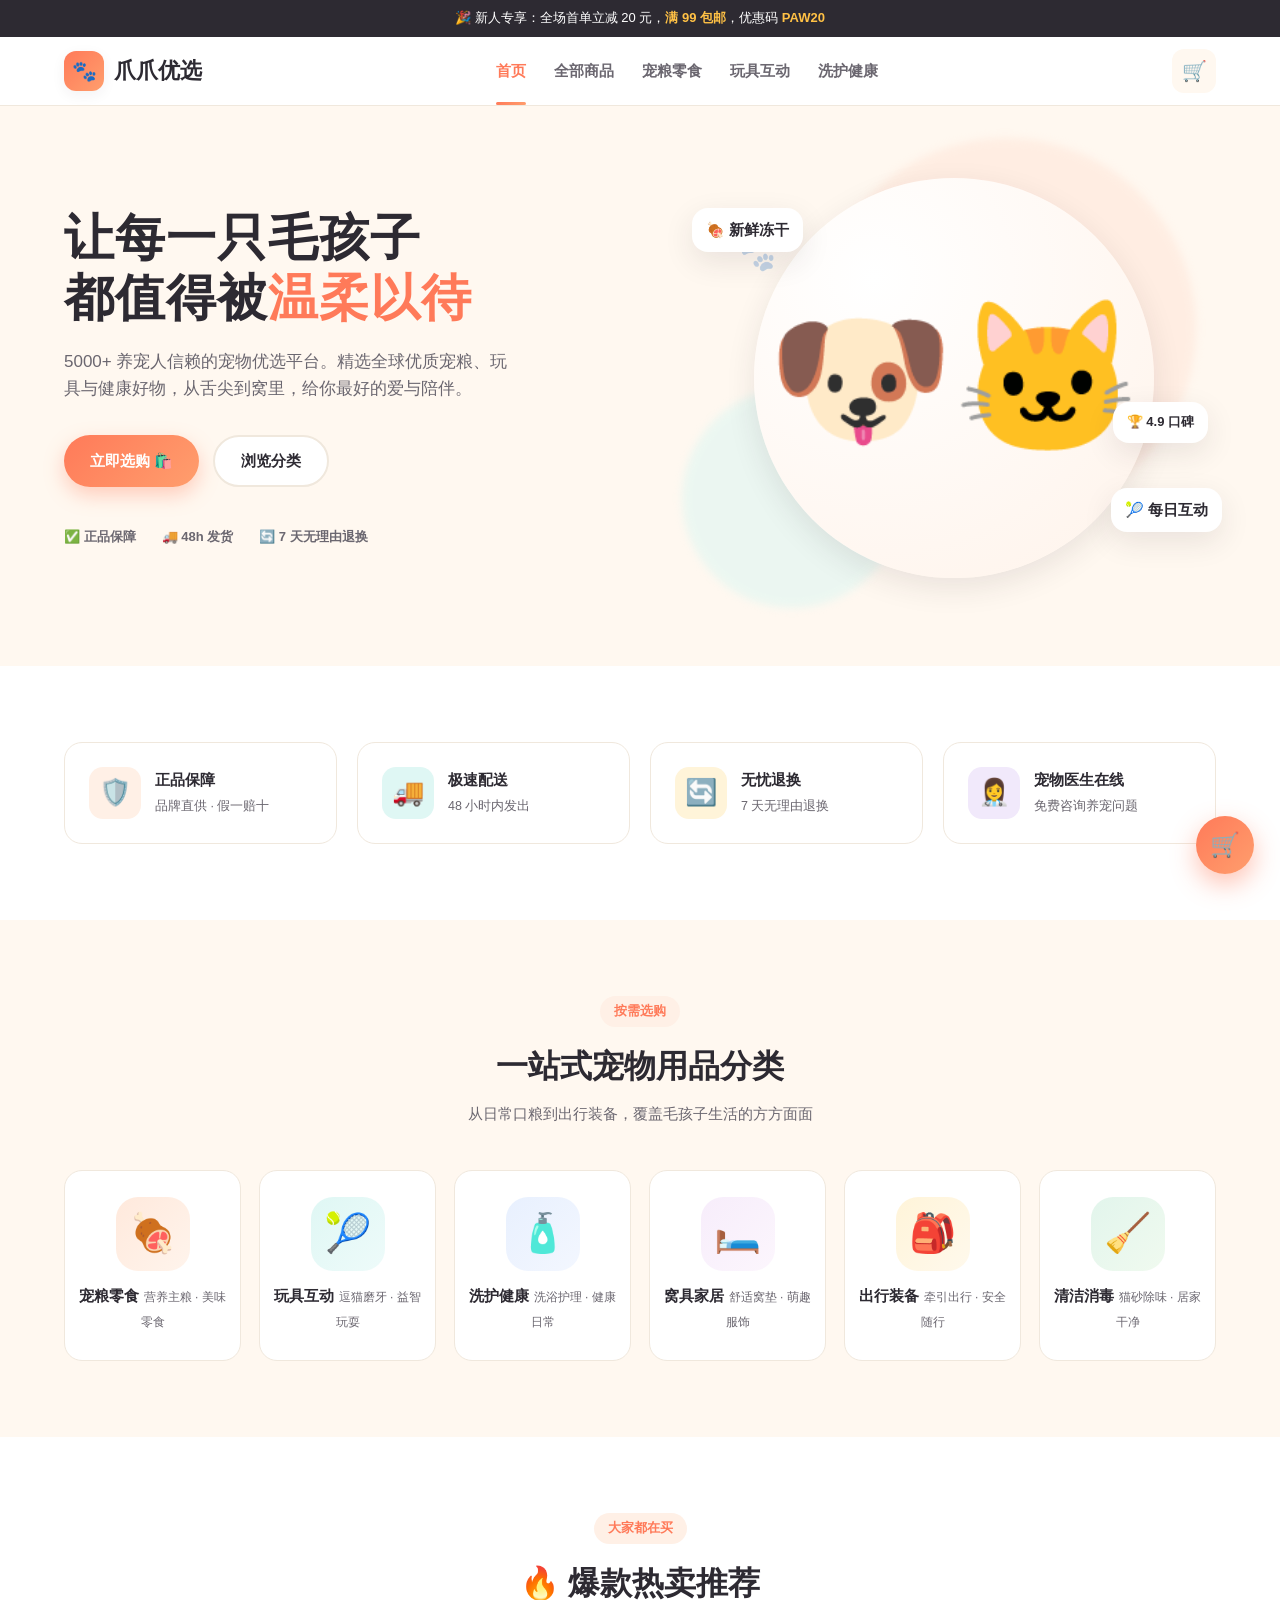
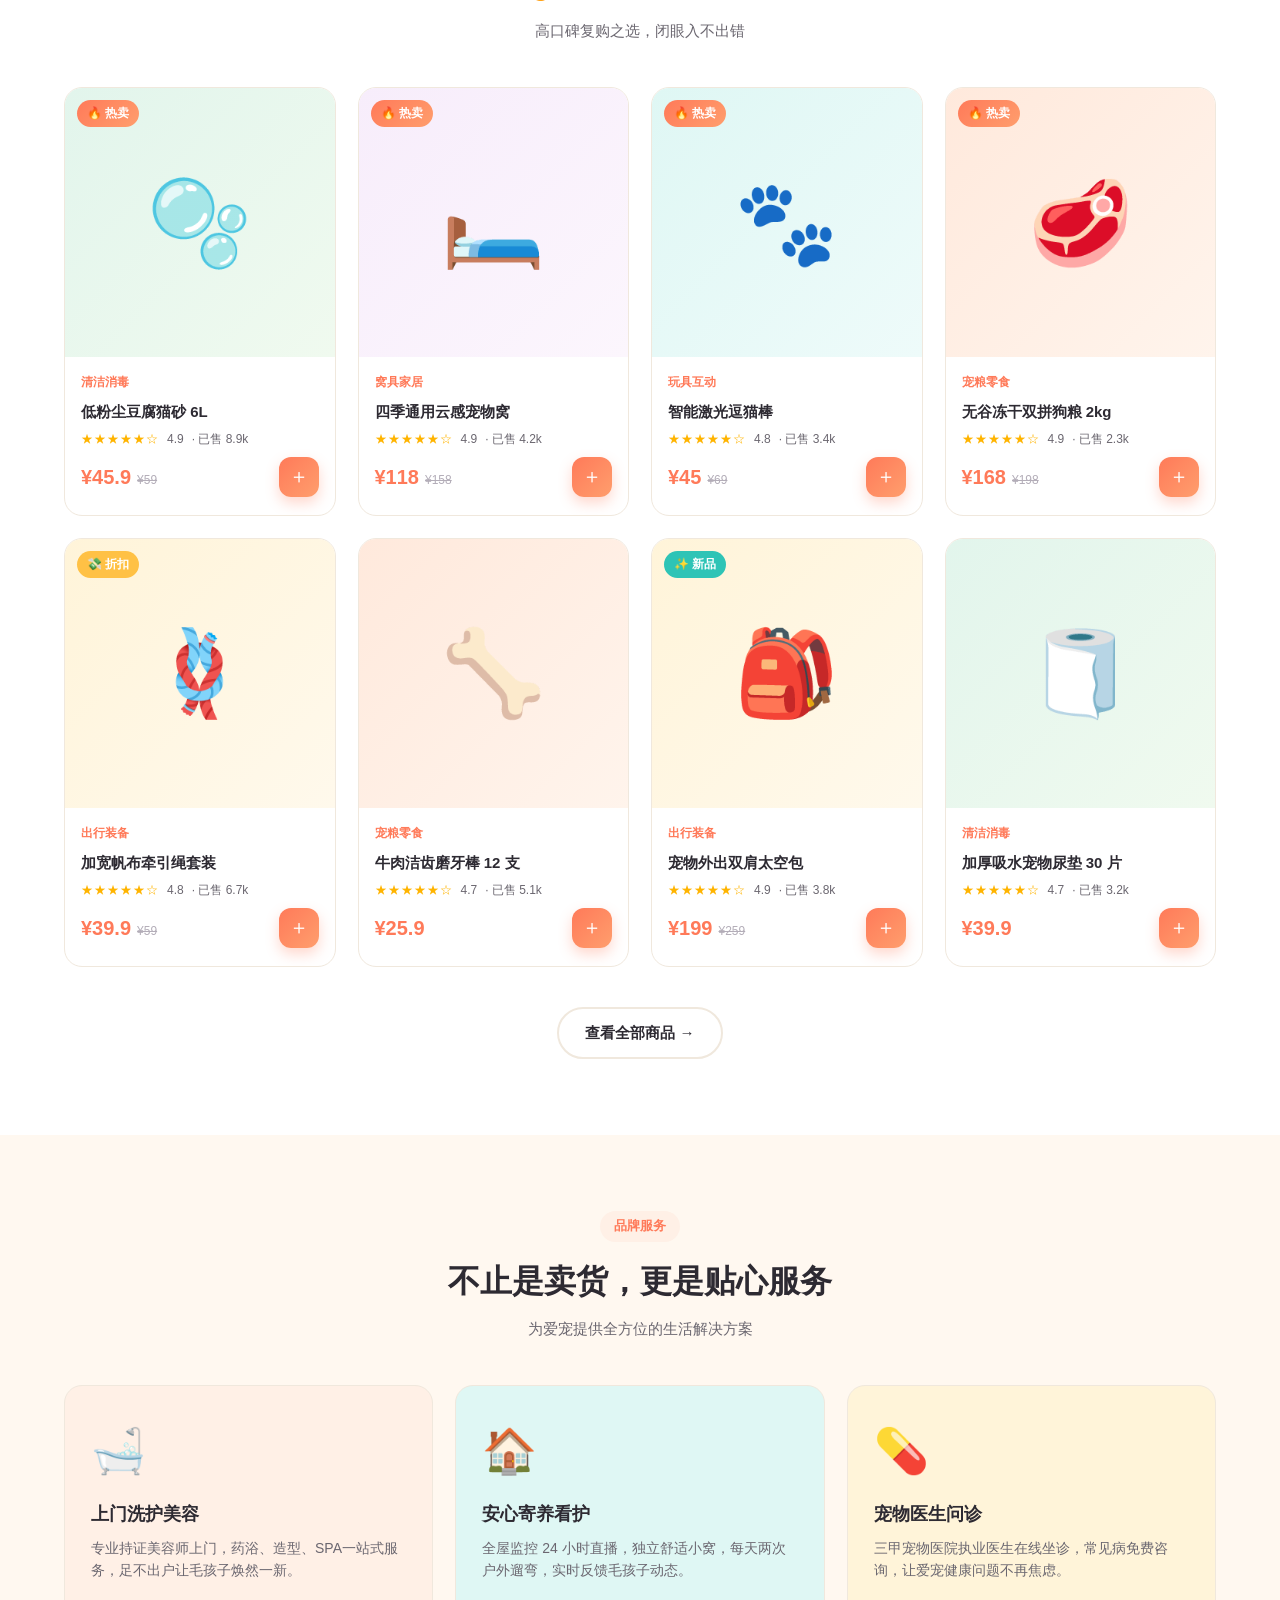
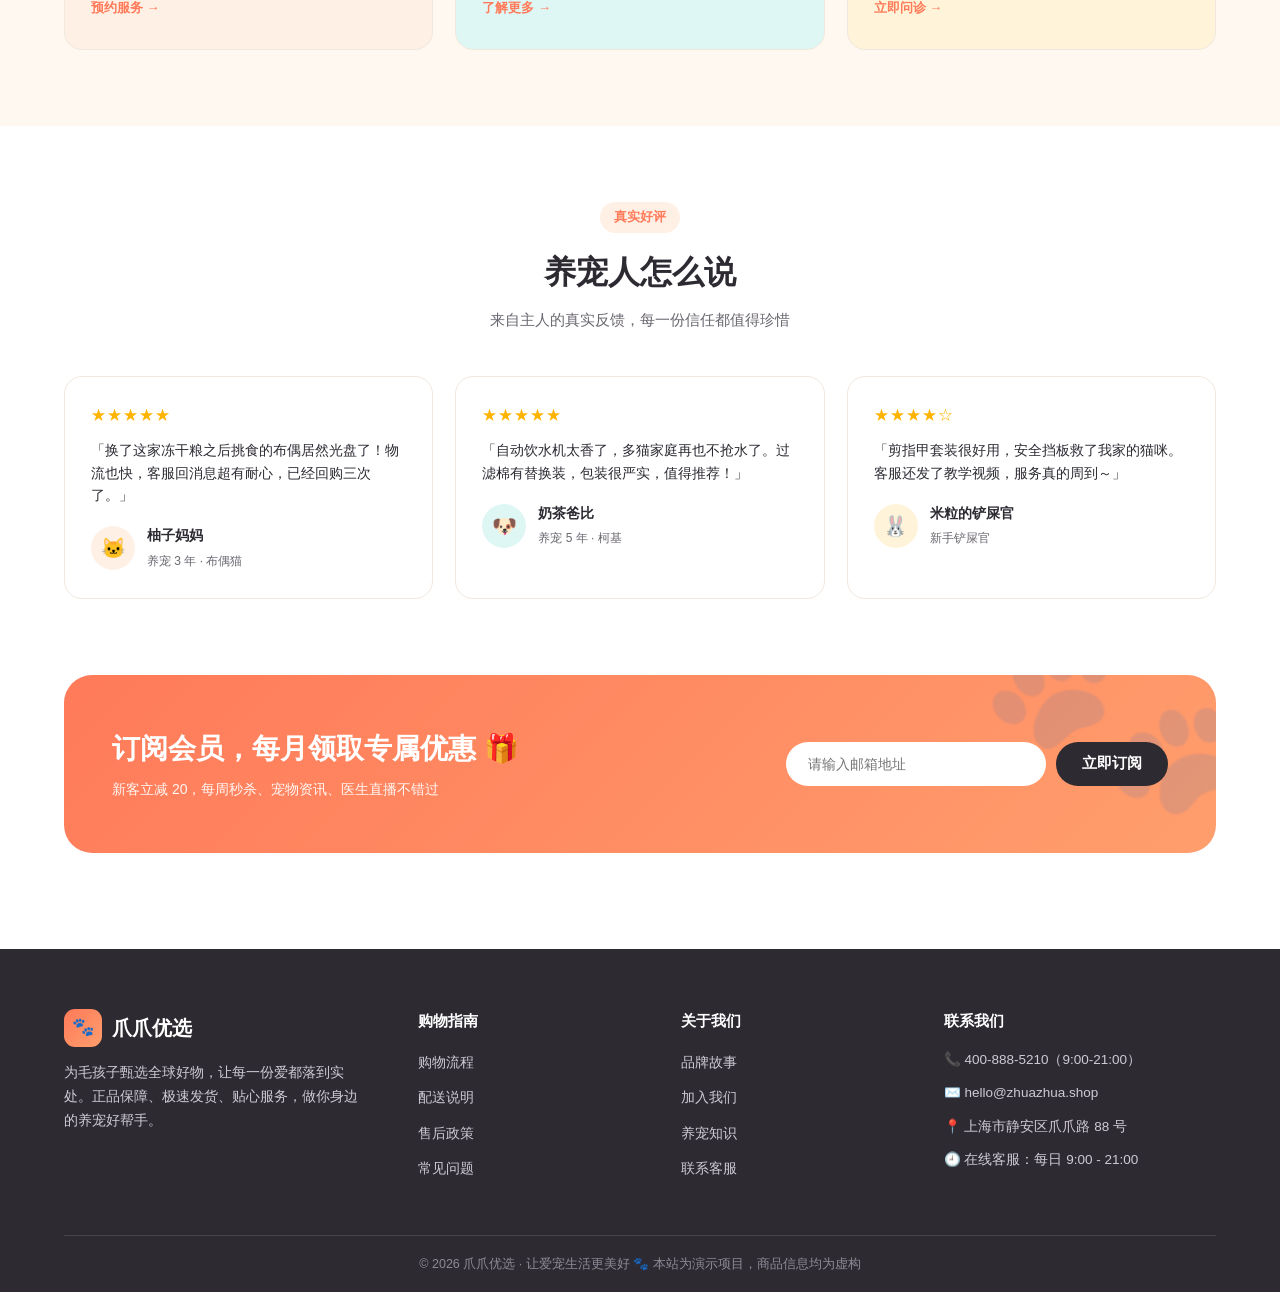
==== index.html @ ece31cd9 "chore: initial commit" ====
<!DOCTYPE html>
<html lang="zh-CN">
<head>
  <meta charset="UTF-8">
  <meta name="viewport" content="width=device-width, initial-scale=1.0">
  <title>爪爪优选 · 宠物用品一站式购物</title>
  <meta name="description" content="爪爪优选——为爱宠精选优质宠粮、玩具、洗护、出行装备，正品保障，极速发货。">
  <link rel="icon" href="data:image/svg+xml,<svg xmlns=%22http://www.w3.org/2000/svg%22 viewBox=%220 0 100 100%22><text y=%22.9em%22 font-size=%2290%22>🐾</text></svg>">
  <link rel="stylesheet" href="css/style.css">
</head>
<body>

  <div class="topbar">🎉 新人专享：全场首单立减 20 元，<b>满 99 包邮</b>，优惠码 <b>PAW20</b></div>

  <header class="header">
    <div class="wrap header-inner">
      <a href="index.html" class="logo"><span class="paw">🐾</span>爪爪优选</a>
      <nav class="nav">
        <a href="index.html" class="active">首页</a>
        <a href="products.html">全部商品</a>
        <a href="products.html?cat=food">宠粮零食</a>
        <a href="products.html?cat=toy">玩具互动</a>
        <a href="products.html?cat=care">洗护健康</a>
      </nav>
      <div class="header-actions">
        <a href="cart.html" class="icon-btn" title="购物车">🛒<span class="cart-badge" style="display:none">0</span></a>
        <button class="icon-btn burger" aria-label="菜单">☰</button>
      </div>
    </div>
  </header>

  <div class="mobile-nav">
    <div class="drawer">
      <button class="close" style="align-self:flex-end">✕</button>
      <a href="index.html">🏠 首页</a>
      <a href="products.html">🛍️ 全部商品</a>
      <a href="products.html?cat=food">🍖 宠粮零食</a>
      <a href="products.html?cat=toy">🎾 玩具互动</a>
      <a href="products.html?cat=care">🧴 洗护健康</a>
      <a href="cart.html">🛒 购物车</a>
    </div>
  </div>

  <!-- Hero -->
  <section class="hero">
    <div class="wrap hero-inner">
      <div>
        <h1>让每一只毛孩子<br>都值得被<span class="hl">温柔以待</span></h1>
        <p class="sub">5000+ 养宠人信赖的宠物优选平台。精选全球优质宠粮、玩具与健康好物，从舌尖到窝里，给你最好的爱与陪伴。</p>
        <div class="hero-cta">
          <a href="products.html" class="btn btn-primary">立即选购 🛍️</a>
          <a href="#categories" class="btn btn-ghost">浏览分类</a>
        </div>
        <div class="hero-trust">
          <span>✅ 正品保障</span>
          <span>🚚 48h 发货</span>
          <span>🔄 7 天无理由退换</span>
        </div>
      </div>
      <div class="hero-art">
        <div class="blob blob-a"></div>
        <div class="blob blob-b"></div>
        <span class="paw-deco pd-1">🐾</span>
        <span class="paw-deco pd-2">🦴</span>
        <span class="paw-deco pd-3">🐾</span>
        <div class="hero-pets">🐶🐱</div>
        <div class="float-item fi-1">🍖 新鲜冻干</div>
        <div class="float-item fi-2">🎾 每日互动</div>
        <div class="float-item fi-3">🏆 4.9 口碑</div>
      </div>
    </div>
  </section>

  <!-- 服务亮点 -->
  <section class="section">
    <div class="wrap">
      <div class="features">
        <div class="feature"><div class="ico f-orange">🛡️</div><div><b>正品保障</b><span>品牌直供 · 假一赔十</span></div></div>
        <div class="feature"><div class="ico f-teal">🚚</div><div><b>极速配送</b><span>48 小时内发出</span></div></div>
        <div class="feature"><div class="ico f-yellow">🔄</div><div><b>无忧退换</b><span>7 天无理由退换</span></div></div>
        <div class="feature"><div class="ico f-purple">👩‍⚕️</div><div><b>宠物医生在线</b><span>免费咨询养宠问题</span></div></div>
      </div>
    </div>
  </section>

  <!-- 分类 -->
  <section class="section alt" id="categories">
    <div class="wrap">
      <div class="section-head">
        <span class="tag">按需选购</span>
        <h2>一站式宠物用品分类</h2>
        <p>从日常口粮到出行装备，覆盖毛孩子生活的方方面面</p>
      </div>
      <div class="cats" id="catsBox"></div>
    </div>
  </section>

  <!-- 热卖商品 -->
  <section class="section">
    <div class="wrap">
      <div class="section-head">
        <span class="tag">大家都在买</span>
        <h2>🔥 爆款热卖推荐</h2>
        <p>高口碑复购之选，闭眼入不出错</p>
      </div>
      <div class="grid" id="hotBox"></div>
      <div style="text-align:center;margin-top:40px">
        <a href="products.html" class="btn btn-ghost">查看全部商品 →</a>
      </div>
    </div>
  </section>

  <!-- 服务展示 -->
  <section class="section alt">
    <div class="wrap">
      <div class="section-head">
        <span class="tag">品牌服务</span>
        <h2>不止是卖货，更是贴心服务</h2>
        <p>为爱宠提供全方位的生活解决方案</p>
      </div>
      <div class="services">
        <div class="service" style="background:#fff0e6"><div class="emoji">🛁</div><h3>上门洗护美容</h3><p>专业持证美容师上门，药浴、造型、SPA一站式服务，足不出户让毛孩子焕然一新。</p><span class="more">预约服务 →</span></div>
        <div class="service" style="background:#dff7f4"><div class="emoji">🏠</div><h3>安心寄养看护</h3><p>全屋监控 24 小时直播，独立舒适小窝，每天两次户外遛弯，实时反馈毛孩子动态。</p><span class="more">了解更多 →</span></div>
        <div class="service" style="background:#fff4d9"><div class="emoji">💊</div><h3>宠物医生问诊</h3><p>三甲宠物医院执业医生在线坐诊，常见病免费咨询，让爱宠健康问题不再焦虑。</p><span class="more">立即问诊 →</span></div>
      </div>
    </div>
  </section>

  <!-- 用户评价 -->
  <section class="section">
    <div class="wrap">
      <div class="section-head">
        <span class="tag">真实好评</span>
        <h2>养宠人怎么说</h2>
        <p>来自主人的真实反馈，每一份信任都值得珍惜</p>
      </div>
      <div class="testis">
        <div class="testi">
          <div class="stars">★★★★★</div>
          <p>「换了这家冻干粮之后挑食的布偶居然光盘了！物流也快，客服回消息超有耐心，已经回购三次了。」</p>
          <div class="who"><div class="avatar f-orange" style="background:#fff0e6">🐱</div><div><b>柚子妈妈</b><span>养宠 3 年 · 布偶猫</span></div></div>
        </div>
        <div class="testi">
          <div class="stars">★★★★★</div>
          <p>「自动饮水机太香了，多猫家庭再也不抢水了。过滤棉有替换装，包装很严实，值得推荐！」</p>
          <div class="who"><div class="avatar f-teal" style="background:#dff7f4">🐶</div><div><b>奶茶爸比</b><span>养宠 5 年 · 柯基</span></div></div>
        </div>
        <div class="testi">
          <div class="stars">★★★★☆</div>
          <p>「剪指甲套装很好用，安全挡板救了我家的猫咪。客服还发了教学视频，服务真的周到～」</p>
          <div class="who"><div class="avatar f-yellow" style="background:#fff4d9">🐰</div><div><b>米粒的铲屎官</b><span>新手铲屎官</span></div></div>
        </div>
      </div>
    </div>
  </section>

  <!-- CTA 订阅 -->
  <section class="section" style="padding-top:0">
    <div class="wrap">
      <div class="cta-band">
        <div>
          <h2>订阅会员，每月领取专属优惠 🎁</h2>
          <p>新客立减 20，每周秒杀、宠物资讯、医生直播不错过</p>
        </div>
        <form class="newsletter" onsubmit="event.preventDefault();toast('订阅成功，欢迎加入爪爪家族 🐾')">
          <input type="email" placeholder="请输入邮箱地址" required>
          <button class="btn" type="submit">立即订阅</button>
        </form>
      </div>
    </div>
  </section>

  <footer class="footer">
    <div class="wrap">
      <div class="footer-grid">
        <div>
          <div class="flogo"><span class="paw">🐾</span>爪爪优选</div>
          <p class="desc">为毛孩子甄选全球好物，让每一份爱都落到实处。正品保障、极速发货、贴心服务，做你身边的养宠好帮手。</p>
        </div>
        <div>
          <h4>购物指南</h4>
          <ul>
            <li><a href="#">购物流程</a></li>
            <li><a href="#">配送说明</a></li>
            <li><a href="#">售后政策</a></li>
            <li><a href="#">常见问题</a></li>
          </ul>
        </div>
        <div>
          <h4>关于我们</h4>
          <ul>
            <li><a href="#">品牌故事</a></li>
            <li><a href="#">加入我们</a></li>
            <li><a href="#">养宠知识</a></li>
            <li><a href="#">联系客服</a></li>
          </ul>
        </div>
        <div>
          <h4>联系我们</h4>
          <ul class="contact">
            <li>📞 400-888-5210（9:00-21:00）</li>
            <li>✉️ hello@zhuazhua.shop</li>
            <li>📍 上海市静安区爪爪路 88 号</li>
            <li>🕘 在线客服：每日 9:00 - 21:00</li>
          </ul>
        </div>
      </div>
      <div class="footer-bottom">© 2026 爪爪优选 · 让爱宠生活更美好 🐾 本站为演示项目，商品信息均为虚构</div>
    </div>
  </footer>

  <a href="cart.html" class="float-cart" title="购物车">🛒<span class="cart-badge" style="display:none">0</span></a>

  <script src="js/data.js"></script>
  <script src="js/main.js"></script>
  <script>
    function renderHome() {
      // 分类卡片
      const catsBox = document.getElementById("catsBox");
      catsBox.innerHTML = CATEGORIES.map(c => `
        <a class="cat-card" href="products.html?cat=${c.key}">
          <div class="emoji" style="background:${c.grad}">${c.emoji}</div>
          <b>${c.name}</b>
          <span>${c.desc}</span>
        </a>`).join("");

      // 热卖商品：取 tag=hot + 销量排序取前 8
      const hot = [...PRODUCTS]
        .sort((a, b) => (b.tag === "hot") - (a.tag === "hot") || b.sales.replace("k", "000").replace(".", "") - a.sales.replace("k", "000").replace(".", ""))
        .slice(0, 8);
      document.getElementById("hotBox").innerHTML = hot.map(productCard).join("");
    }
    renderHome();
  </script>
</body>
</html>
---- css/style.css ----
/* ========== 基础与变量 ========== */
:root {
  --primary: #ff7a59;
  --primary-dark: #f0643f;
  --secondary: #2ec4b6;
  --accent: #ffc145;
  --ink: #2d2a32;
  --ink-soft: #6b6770;
  --cream: #fff8f0;
  --white: #ffffff;
  --line: #f0e8dd;
  --radius: 18px;
  --shadow-sm: 0 4px 14px rgba(45, 42, 50, 0.06);
  --shadow-md: 0 10px 30px rgba(45, 42, 50, 0.10);
  --grad: linear-gradient(135deg, #ff7a59 0%, #ff9e6d 100%);
}

* { margin: 0; padding: 0; box-sizing: border-box; }

html { scroll-behavior: smooth; }

body {
  font-family: "PingFang SC", "Hiragino Sans GB", "Microsoft YaHei", -apple-system, BlinkMacSystemFont, "Segoe UI", sans-serif;
  color: var(--ink);
  background: var(--white);
  line-height: 1.6;
  -webkit-font-smoothing: antialiased;
}

img { max-width: 100%; display: block; }
a { text-decoration: none; color: inherit; }
ul { list-style: none; }
button { font-family: inherit; cursor: pointer; border: none; background: none; }

.wrap { max-width: 1200px; margin: 0 auto; padding: 0 24px; }

/* ========== 顶部提示条 ========== */
.topbar {
  background: var(--ink);
  color: #fff;
  font-size: 13px;
  text-align: center;
  padding: 8px 16px;
}
.topbar b { color: var(--accent); }

/* ========== 头部导航 ========== */
.header {
  position: sticky;
  top: 0;
  z-index: 60;
  background: rgba(255, 255, 255, 0.92);
  backdrop-filter: blur(12px);
  border-bottom: 1px solid var(--line);
}
.header-inner {
  display: flex;
  align-items: center;
  justify-content: space-between;
  height: 68px;
  gap: 16px;
}
.logo { display: flex; align-items: center; gap: 10px; font-size: 22px; font-weight: 800; }
.logo .paw {
  width: 40px; height: 40px; border-radius: 12px;
  background: var(--grad);
  display: grid; place-items: center;
  color: #fff; font-size: 20px;
  box-shadow: var(--shadow-sm);
}
.nav { display: flex; gap: 28px; font-weight: 600; font-size: 15px; }
.nav a { color: var(--ink-soft); transition: color .2s; position: relative; }
.nav a:hover, .nav a.active { color: var(--primary); }
.nav a.active::after {
  content: ""; position: absolute; left: 0; right: 0; bottom: -22px;
  height: 3px; border-radius: 3px; background: var(--grad);
}
.header-actions { display: flex; align-items: center; gap: 12px; }
.icon-btn {
  position: relative;
  width: 44px; height: 44px; border-radius: 12px;
  display: grid; place-items: center;
  font-size: 20px; background: var(--cream);
  transition: transform .15s, background .2s;
}
.icon-btn:hover { background: #fff0e6; transform: translateY(-1px); }
.cart-badge {
  position: absolute; top: -4px; right: -4px;
  min-width: 18px; height: 18px; padding: 0 4px;
  border-radius: 10px; background: var(--primary); color: #fff;
  font-size: 11px; font-weight: 700;
  display: grid; place-items: center;
}
.burger { display: none; }

/* 移动导航抽屉 */
.mobile-nav {
  display: none;
  position: fixed; inset: 0; z-index: 100;
  background: rgba(45, 42, 50, .4);
}
.mobile-nav.open { display: block; }
.mobile-nav .drawer {
  width: 78%; max-width: 300px; height: 100%;
  background: #fff; padding: 24px;
  display: flex; flex-direction: column; gap: 8px;
}
.mobile-nav a { padding: 14px 10px; border-radius: 10px; font-weight: 600; }
.mobile-nav a:hover { background: var(--cream); }
.mobile-nav .close { align-self: flex-end; font-size: 24px; color: var(--ink-soft); }

/* ========== 按钮 ========== */
.btn {
  display: inline-flex; align-items: center; justify-content: center; gap: 8px;
  padding: 12px 26px; border-radius: 999px;
  font-size: 15px; font-weight: 700;
  transition: transform .15s, box-shadow .2s, background .2s;
}
.btn-primary { background: var(--grad); color: #fff; box-shadow: 0 8px 20px rgba(255, 122, 89, .35); }
.btn-primary:hover { transform: translateY(-2px); box-shadow: 0 10px 26px rgba(255, 122, 89, .45); }
.btn-ghost { background: #fff; color: var(--ink); border: 2px solid var(--line); }
.btn-ghost:hover { border-color: var(--primary); color: var(--primary); }
.btn-dark { background: var(--ink); color: #fff; }
.btn-dark:hover { transform: translateY(-2px); }
.btn-sm { padding: 8px 16px; font-size: 13px; }
.btn:disabled { opacity: .5; cursor: not-allowed; transform: none !important; }

/* ========== Hero ========== */
.hero {
  position: relative;
  background: var(--cream);
  overflow: hidden;
  padding: 72px 0 88px;
}
.hero-inner { display: grid; grid-template-columns: 1.05fr .95fr; gap: 48px; align-items: center; }
.hero h1 { font-size: 50px; line-height: 1.2; letter-spacing: 1px; font-weight: 800; }
.hero h1 .hl { position: relative; display: inline-block; color: var(--primary); }
.hero .sub { margin: 20px 0 32px; color: var(--ink-soft); font-size: 17px; max-width: 460px; }
.hero-cta { display: flex; gap: 14px; flex-wrap: wrap; }
.hero-trust { display: flex; gap: 26px; margin-top: 40px; color: var(--ink-soft); font-size: 13px; font-weight: 600; }
.hero-trust span { display: flex; align-items: center; gap: 6px; }

.hero-art { position: relative; display: grid; place-items: center; }
.hero-art .blob {
  position: absolute; border-radius: 50%;
  filter: blur(4px); opacity: .5; z-index: 0;
}
.blob-a { width: 380px; height: 380px; background: #ffe3d5; top: -40px; right: 20px; }
.blob-b { width: 220px; height: 220px; background: #d8f6f2; bottom: -30px; left: -10px; }
.hero-pets {
  position: relative; z-index: 1;
  display: grid; place-items: center;
  width: 400px; height: 400px;
  font-size: 150px;
  background: radial-gradient(circle at 30% 25%, #ffffff 0%, #fff3ea 100%);
  border-radius: 50%;
  box-shadow: var(--shadow-md);
  animation: float 5s ease-in-out infinite;
}
@keyframes float { 0%,100% { transform: translateY(0) } 50% { transform: translateY(-14px) } }
.float-item {
  position: absolute; z-index: 2;
  background: #fff; border-radius: 16px;
  padding: 10px 14px; font-size: 15px; font-weight: 700;
  box-shadow: var(--shadow-md);
  display: flex; align-items: center; gap: 8px;
  animation: float 4s ease-in-out infinite;
}
.fi-1 { top: 30px; left: 0; animation-delay: .4s; }
.fi-2 { bottom: 46px; right: -6px; animation-delay: 1.1s; }
.fi-3 { top: 56%; right: 8px; animation-delay: 1.9s; font-size: 13px; }
.paw-deco { position: absolute; font-size: 34px; opacity: .25; z-index: 1; }
.pd-1 { top: 12%; left: 8%; animation: float 6s ease-in-out infinite; }
.pd-2 { bottom: 18%; left: 26%; animation: float 6s ease-in-out infinite 1.2s; }
.pd-3 { top: 22%; right: 16%; animation: float 6s ease-in-out infinite .6s; }

/* ========== 通用区块 ========== */
.section { padding: 76px 0; }
.section.alt { background: var(--cream); }
.section-head { text-align: center; max-width: 560px; margin: 0 auto 44px; }
.section-head .tag {
  display: inline-block; padding: 5px 14px; border-radius: 999px;
  background: #fff0e6; color: var(--primary);
  font-size: 13px; font-weight: 700; margin-bottom: 14px;
}
.section-head h2 { font-size: 32px; font-weight: 800; }
.section-head p { color: var(--ink-soft); margin-top: 10px; font-size: 15px; }

/* ========== 服务亮点 ========== */
.features { display: grid; grid-template-columns: repeat(4, 1fr); gap: 20px; }
.feature {
  background: #fff; border: 1px solid var(--line);
  border-radius: var(--radius); padding: 24px;
  display: flex; gap: 14px; align-items: center;
  transition: transform .2s, box-shadow .2s;
}
.feature:hover { transform: translateY(-4px); box-shadow: var(--shadow-md); }
.feature .ico {
  width: 52px; height: 52px; border-radius: 14px; flex-shrink: 0;
  display: grid; place-items: center; font-size: 26px;
}
.f-orange { background: #fff0e6; }
.f-teal { background: #dff7f4; }
.f-yellow { background: #fff4d9; }
.f-purple { background: #f1e9fb; }
.feature b { font-size: 15px; display: block; }
.feature span { font-size: 12.5px; color: var(--ink-soft); }

/* ========== 分类 ========== */
.cats { display: grid; grid-template-columns: repeat(6, 1fr); gap: 18px; }
.cat-card {
  background: #fff; border: 1px solid var(--line); border-radius: var(--radius);
  padding: 26px 14px; text-align: center;
  transition: transform .2s, box-shadow .2s, border-color .2s;
}
.cat-card:hover { transform: translateY(-6px); box-shadow: var(--shadow-md); border-color: transparent; }
.cat-card .emoji {
  width: 74px; height: 74px; margin: 0 auto 12px; border-radius: 22px;
  display: grid; place-items: center; font-size: 38px;
}
.cat-card b { font-size: 15px; }
.cat-card span { font-size: 12px; color: var(--ink-soft); }

/* ========== 商品卡片 ========== */
.grid { display: grid; grid-template-columns: repeat(4, 1fr); gap: 22px; }
.card {
  background: #fff; border: 1px solid var(--line);
  border-radius: var(--radius); overflow: hidden;
  transition: transform .2s, box-shadow .2s;
  display: flex; flex-direction: column;
}
.card:hover { transform: translateY(-6px); box-shadow: var(--shadow-md); }
.card .thumb {
  position: relative; aspect-ratio: 1 / 1;
  display: grid; place-items: center; font-size: 84px;
}
.card .tag-badge {
  position: absolute; top: 12px; left: 12px;
  padding: 4px 10px; border-radius: 999px;
  font-size: 12px; font-weight: 700; color: #fff;
}
.tb-hot { background: var(--grad); }
.tb-new { background: var(--secondary); }
.tb-sale { background: var(--accent); color: var(--ink); }
.card .fav {
  position: absolute; top: 10px; right: 10px;
  width: 34px; height: 34px; border-radius: 50%;
  background: rgba(255,255,255,.92); font-size: 16px;
  display: grid; place-items: center;
  transition: transform .15s;
}
.card .fav:hover { transform: scale(1.15); }
.card .body { padding: 16px 16px 18px; display: flex; flex-direction: column; gap: 8px; flex: 1; }
.card .cat-tag { font-size: 12px; color: var(--primary); font-weight: 700; }
.card h3 { font-size: 15px; font-weight: 700; line-height: 1.4; }
.card .meta { display: flex; align-items: center; gap: 8px; font-size: 12px; color: var(--ink-soft); }
.stars { color: #ffb400; letter-spacing: 1px; }
.card .foot { margin-top: auto; display: flex; align-items: center; justify-content: space-between; }
.price { font-size: 20px; font-weight: 800; color: var(--primary); }
.price small { font-size: 12px; font-weight: 600; }
.price .old { font-size: 12px; color: #b3adb8; text-decoration: line-through; margin-left: 6px; font-weight: 500; }
.add-btn {
  width: 40px; height: 40px; border-radius: 12px;
  background: var(--grad); color: #fff; font-size: 20px;
  display: grid; place-items: center;
  box-shadow: 0 6px 14px rgba(255, 122, 89, .3);
  transition: transform .15s;
}
.add-btn:hover { transform: scale(1.1); }

/* ========== 服务展示 ========== */
.services { display: grid; grid-template-columns: repeat(3, 1fr); gap: 22px; }
.service {
  background: #fff; border: 1px solid var(--line); border-radius: var(--radius);
  padding: 30px 26px; position: relative; overflow: hidden;
  transition: transform .2s, box-shadow .2s;
}
.service:hover { transform: translateY(-6px); box-shadow: var(--shadow-md); }
.service .emoji { font-size: 44px; }
.service h3 { font-size: 18px; margin: 14px 0 8px; }
.service p { color: var(--ink-soft); font-size: 14px; }
.service .more { display: inline-flex; align-items: center; gap: 4px; margin-top: 16px; font-size: 13px; font-weight: 700; color: var(--primary); }
.service::after {
  content: ""; position: absolute; right: -40px; top: -40px;
  width: 120px; height: 120px; border-radius: 50%; opacity: .12;
}

/* ========== 用户评价 ========== */
.testis { display: grid; grid-template-columns: repeat(3, 1fr); gap: 22px; }
.testi {
  background: #fff; border: 1px solid var(--line); border-radius: var(--radius);
  padding: 26px;
}
.testi .stars { font-size: 15px; }
.testi p { font-size: 14px; color: var(--ink); margin: 12px 0 18px; }
.testi .who { display: flex; align-items: center; gap: 12px; }
.testi .avatar {
  width: 44px; height: 44px; border-radius: 50%;
  display: grid; place-items: center; font-size: 20px;
}
.testi b { font-size: 14px; display: block; }
.testi span { font-size: 12px; color: var(--ink-soft); }

/* ========== CTA / 订阅 ========== */
.cta-band {
  background: var(--grad);
  border-radius: 28px;
  padding: 52px 48px;
  display: flex; align-items: center; justify-content: space-between; gap: 30px;
  color: #fff; position: relative; overflow: hidden;
}
.cta-band::after {
  content: "🐾"; position: absolute; right: -20px; bottom: -30px;
  font-size: 200px; opacity: .12; transform: rotate(-15deg);
}
.cta-band h2 { font-size: 28px; }
.cta-band p { opacity: .92; margin-top: 6px; font-size: 14px; }
.newsletter { display: flex; gap: 10px; position: relative; z-index: 1; }
.newsletter input {
  border: none; border-radius: 999px; padding: 14px 22px;
  width: 260px; font-size: 14px; outline: none;
}
.newsletter .btn { background: var(--ink); color: #fff; }

/* ========== 页脚 ========== */
.footer { background: var(--ink); color: #cfcad4; padding: 60px 0 0; margin-top: 20px; }
.footer-grid { display: grid; grid-template-columns: 1.4fr 1fr 1fr 1.2fr; gap: 36px; padding-bottom: 44px; }
.footer .flogo { font-size: 20px; font-weight: 800; color: #fff; display: flex; align-items: center; gap: 10px; margin-bottom: 14px; }
.footer .flogo .paw { background: var(--grad); width: 38px; height: 38px; border-radius: 11px; display: grid; place-items: center; font-size: 18px; }
.footer p.desc { font-size: 13.5px; line-height: 1.8; max-width: 300px; }
.footer h4 { color: #fff; font-size: 15px; margin-bottom: 16px; }
.footer ul li { margin-bottom: 10px; }
.footer ul a { font-size: 13.5px; transition: color .2s; }
.footer ul a:hover { color: var(--accent); }
.footer .contact li { display: flex; gap: 8px; font-size: 13.5px; margin-bottom: 12px; }
.footer-bottom { border-top: 1px solid rgba(255,255,255,.12); padding: 18px 0; text-align: center; font-size: 12.5px; color: #8f8a96; }

/* ========== 漂浮购物车按钮 ========== */
.float-cart {
  position: fixed; right: 26px; bottom: 26px; z-index: 50;
  width: 58px; height: 58px; border-radius: 50%;
  background: var(--grad); color: #fff; font-size: 24px;
  display: grid; place-items: center;
  box-shadow: 0 10px 26px rgba(255, 122, 89, .45);
  animation: float 4s ease-in-out infinite;
}
.float-cart .cart-badge { top: 0; right: 0; background: var(--ink); }

/* ========== Toast ========== */
.toast-wrap { position: fixed; top: 84px; left: 50%; transform: translateX(-50%); z-index: 200; display: flex; flex-direction: column; gap: 10px; align-items: center; }
.toast {
  background: var(--ink); color: #fff; padding: 12px 22px;
  border-radius: 999px; font-size: 14px; font-weight: 600;
  box-shadow: var(--shadow-md);
  opacity: 0; transform: translateY(-10px);
  transition: opacity .25s, transform .25s;
  display: flex; align-items: center; gap: 8px;
}
.toast.show { opacity: 1; transform: translateY(0); }

/* ========== 商品页 ========== */
.page-hero {
  background: var(--cream);
  padding: 44px 0 0;
  position: relative;
  overflow: hidden;
}
.page-hero h1 { font-size: 34px; font-weight: 800; }
.page-hero p { color: var(--ink-soft); margin-top: 6px; font-size: 15px; }
.page-hero::after { content: "🐾"; position: absolute; right: 6%; top: -30px; font-size: 180px; opacity: .07; transform: rotate(20deg); }

.shop-layout { display: grid; grid-template-columns: 250px 1fr; gap: 34px; padding: 40px 0 80px; align-items: start; }
.sidebar {
  position: sticky; top: 92px;
  background: #fff; border: 1px solid var(--line);
  border-radius: var(--radius); padding: 24px 20px;
}
.sidebar h3 { font-size: 15px; margin-bottom: 14px; }
.sidebar .group { margin-bottom: 26px; }
.side-filter { display: flex; flex-direction: column; gap: 2px; }
.side-filter button {
  text-align: left; padding: 10px 12px; border-radius: 10px;
  font-size: 14px; color: var(--ink-soft); font-weight: 600;
  display: flex; align-items: center; justify-content: space-between;
  transition: background .15s, color .15s;
}
.side-filter button:hover { background: var(--cream); color: var(--ink); }
.side-filter button.active { background: #fff0e6; color: var(--primary); }
.side-filter button .n { font-size: 11px; background: var(--cream); padding: 2px 8px; border-radius: 999px; }
.side-filter button.active .n { background: var(--primary); color: #fff; }

.shop-top { display: flex; align-items: center; justify-content: space-between; gap: 14px; margin-bottom: 22px; flex-wrap: wrap; }
.search-box { position: relative; flex: 1; max-width: 340px; }
.search-box input {
  width: 100%; border: 1.5px solid var(--line); border-radius: 999px;
  padding: 11px 20px 11px 44px; font-size: 14px; outline: none;
  transition: border-color .2s;
}
.search-box input:focus { border-color: var(--primary); }
.search-box .sico { position: absolute; left: 16px; top: 50%; transform: translateY(-50%); font-size: 16px; }
.sort-box { display: flex; align-items: center; gap: 10px; font-size: 13px; color: var(--ink-soft); }
.sort-box select {
  border: 1.5px solid var(--line); border-radius: 999px;
  padding: 9px 16px; font-size: 13px; outline: none; background: #fff;
}
.result-count { font-size: 13px; color: var(--ink-soft); }
.result-count b { color: var(--primary); }
.empty { text-align: center; padding: 80px 0; color: var(--ink-soft); }
.empty .e { font-size: 64px; }

/* ========== 购物车页 ========== */
.cart-page { padding: 40px 0 90px; }
.cart-layout { display: grid; grid-template-columns: 1fr 340px; gap: 30px; align-items: start; }
.cart-items { background: #fff; border: 1px solid var(--line); border-radius: var(--radius); overflow: hidden; }
.cart-item { display: grid; grid-template-columns: 90px 1fr auto; gap: 18px; padding: 20px 22px; border-bottom: 1px solid var(--line); align-items: center; }
.cart-item:last-child { border-bottom: none; }
.cart-item .thumb { width: 90px; height: 90px; border-radius: 14px; display: grid; place-items: center; font-size: 44px; }
.cart-item h3 { font-size: 15px; margin-bottom: 4px; }
.cart-item .cat-tag { font-size: 12px; color: var(--primary); font-weight: 700; }
.qty { display: flex; align-items: center; gap: 6px; margin-top: 10px; }
.qty button {
  width: 28px; height: 28px; border-radius: 8px;
  background: var(--cream); font-size: 15px; font-weight: 700;
  display: grid; place-items: center;
  transition: background .15s;
}
.qty button:hover { background: #ffe9dc; }
.qty span { min-width: 30px; text-align: center; font-weight: 700; }
.cart-item .right { text-align: right; display: flex; flex-direction: column; gap: 10px; align-items: flex-end; }
.rm-btn { font-size: 12px; color: #b3adb8; transition: color .2s; }
.rm-btn:hover { color: var(--primary); }

.summary {
  background: #fff; border: 1px solid var(--line);
  border-radius: var(--radius); padding: 26px;
  position: sticky; top: 92px;
}
.summary h3 { font-size: 18px; margin-bottom: 18px; }
.summary .row { display: flex; justify-content: space-between; font-size: 14px; color: var(--ink-soft); margin-bottom: 12px; }
.summary .row.total { color: var(--ink); font-weight: 700; font-size: 15px; border-top: 1px dashed var(--line); padding-top: 14px; }
.summary .row.total .price { font-size: 24px; }
.summary .note { font-size: 12px; color: var(--ink-soft); margin-top: 14px; line-height: 1.7; }
.checkout-btn { width: 100%; margin-top: 10px; }
.cart-empty { text-align: center; padding: 80px 20px; }
.cart-empty .e { font-size: 72px; }
.cart-empty p { color: var(--ink-soft); margin: 12px 0 26px; }

/* ========== 模态框 ========== */
.modal-mask {
  position: fixed; inset: 0; z-index: 150;
  background: rgba(45, 42, 50, .45);
  display: none; place-items: center; padding: 20px;
}
.modal-mask.open { display: grid; }
.modal {
  background: #fff; border-radius: 22px;
  max-width: 420px; width: 100%; padding: 34px;
  text-align: center;
  animation: pop .25s ease;
}
@keyframes pop { from { transform: scale(.9); opacity: 0 } to { transform: scale(1); opacity: 1 } }
.modal .success-ico {
  width: 72px; height: 72px; border-radius: 50%;
  background: #e0f7f4; color: var(--secondary);
  font-size: 36px; display: grid; place-items: center; margin: 0 auto 18px;
}
.modal h3 { font-size: 20px; margin-bottom: 8px; }
.modal p { color: var(--ink-soft); font-size: 14px; margin-bottom: 24px; }
.modal .btn-row { display: flex; gap: 12px; justify-content: center; }

/* ========== 响应式 ========== */
@media (max-width: 1024px) {
  .grid { grid-template-columns: repeat(3, 1fr); }
  .cats { grid-template-columns: repeat(3, 1fr); }
  .features { grid-template-columns: repeat(2, 1fr); }
  .hero h1 { font-size: 40px; }
  .cart-layout { grid-template-columns: 1fr; }
  .summary { position: static; }
}
@media (max-width: 820px) {
  .nav { display: none; }
  .burger { display: grid; }
  .hero-inner { grid-template-columns: 1fr; text-align: center; }
  .hero .sub { margin-inline: auto; }
  .hero-cta { justify-content: center; }
  .hero-trust { justify-content: center; flex-wrap: wrap; }
  .hero-pets { width: 300px; height: 300px; font-size: 110px; }
  .shop-layout { grid-template-columns: 1fr; }
  .sidebar { position: static; }
  .cta-band { flex-direction: column; text-align: center; }
  .footer-grid { grid-template-columns: 1fr 1fr; }
}
@media (max-width: 640px) {
  .grid { grid-template-columns: repeat(2, 1fr); gap: 14px; }
  .cats { grid-template-columns: repeat(2, 1fr); }
  .features { grid-template-columns: 1fr; }
  .services, .testis { grid-template-columns: 1fr; }
  .card .thumb { font-size: 64px; }
  .hero h1 { font-size: 32px; }
  .section { padding: 56px 0; }
  .section-head h2 { font-size: 26px; }
  .newsletter { flex-direction: column; }
  .newsletter input { width: 100%; }
  .footer-grid { grid-template-columns: 1fr; }
}
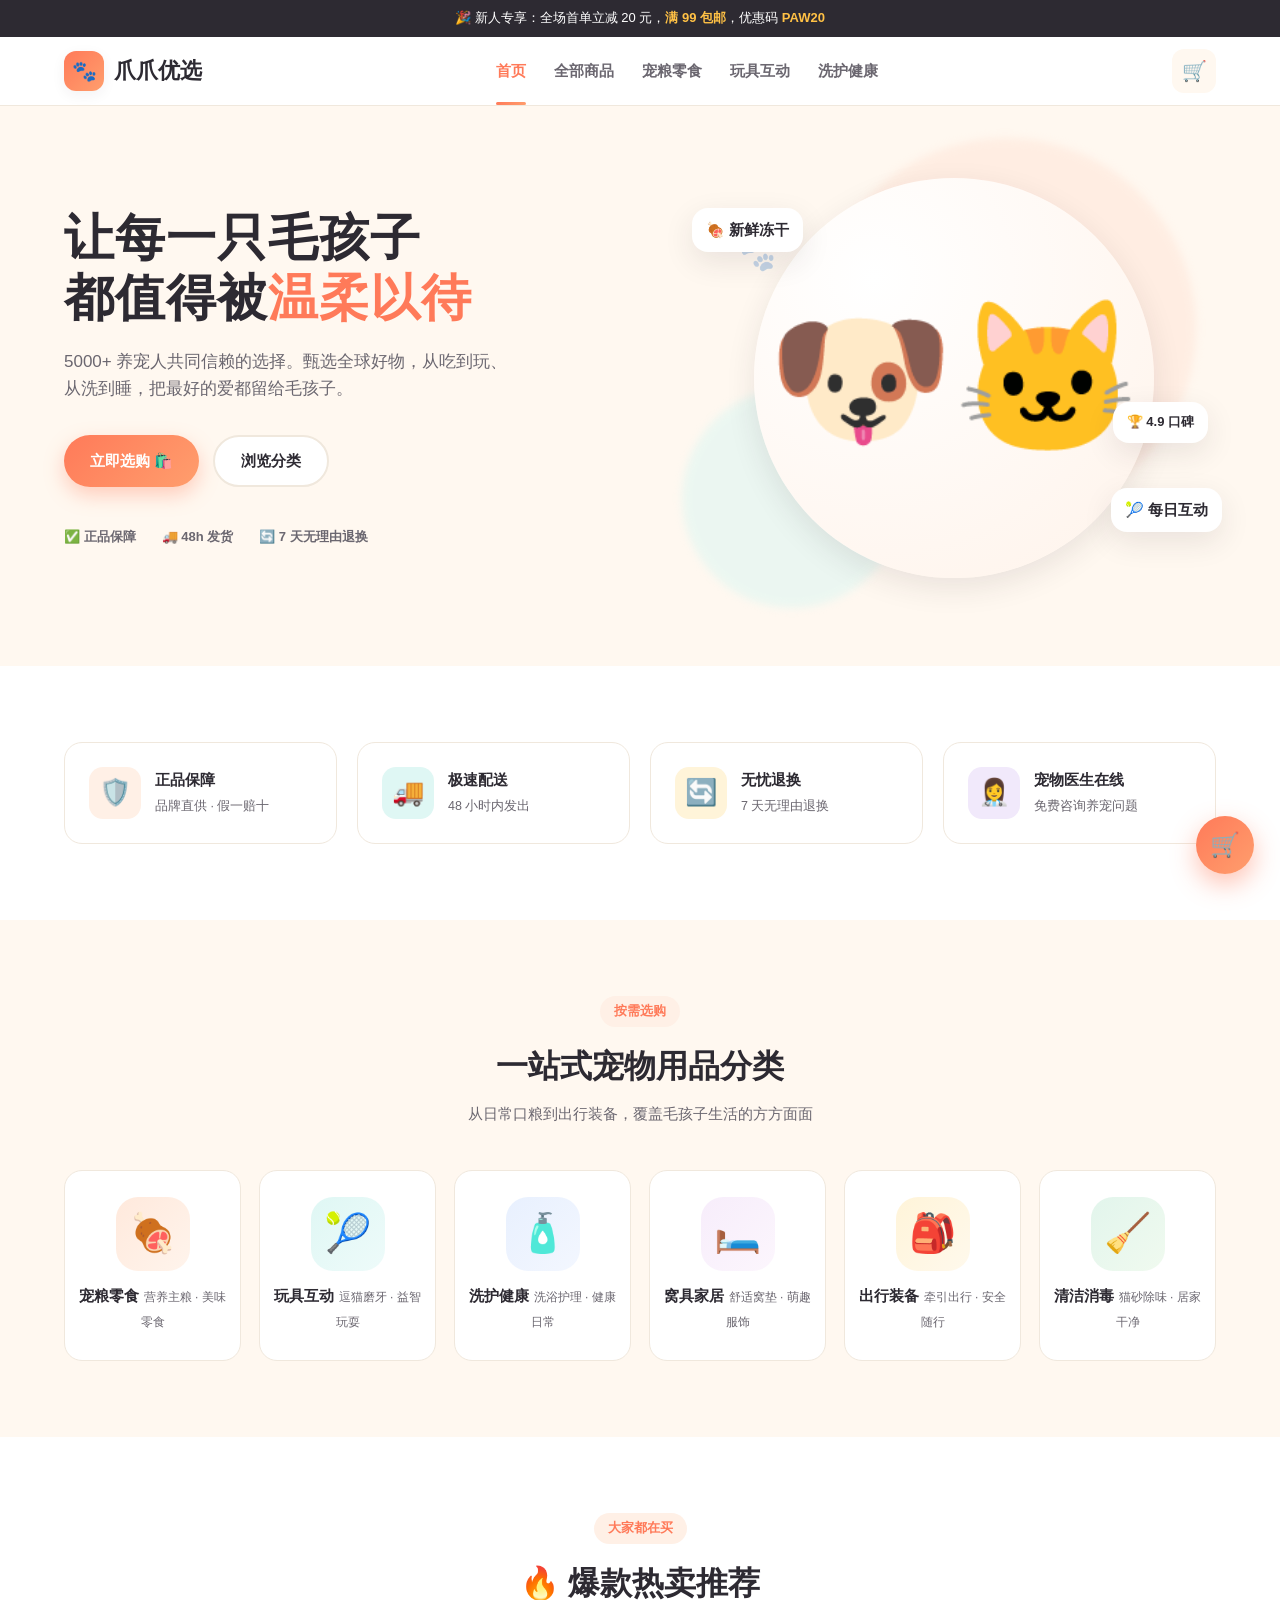
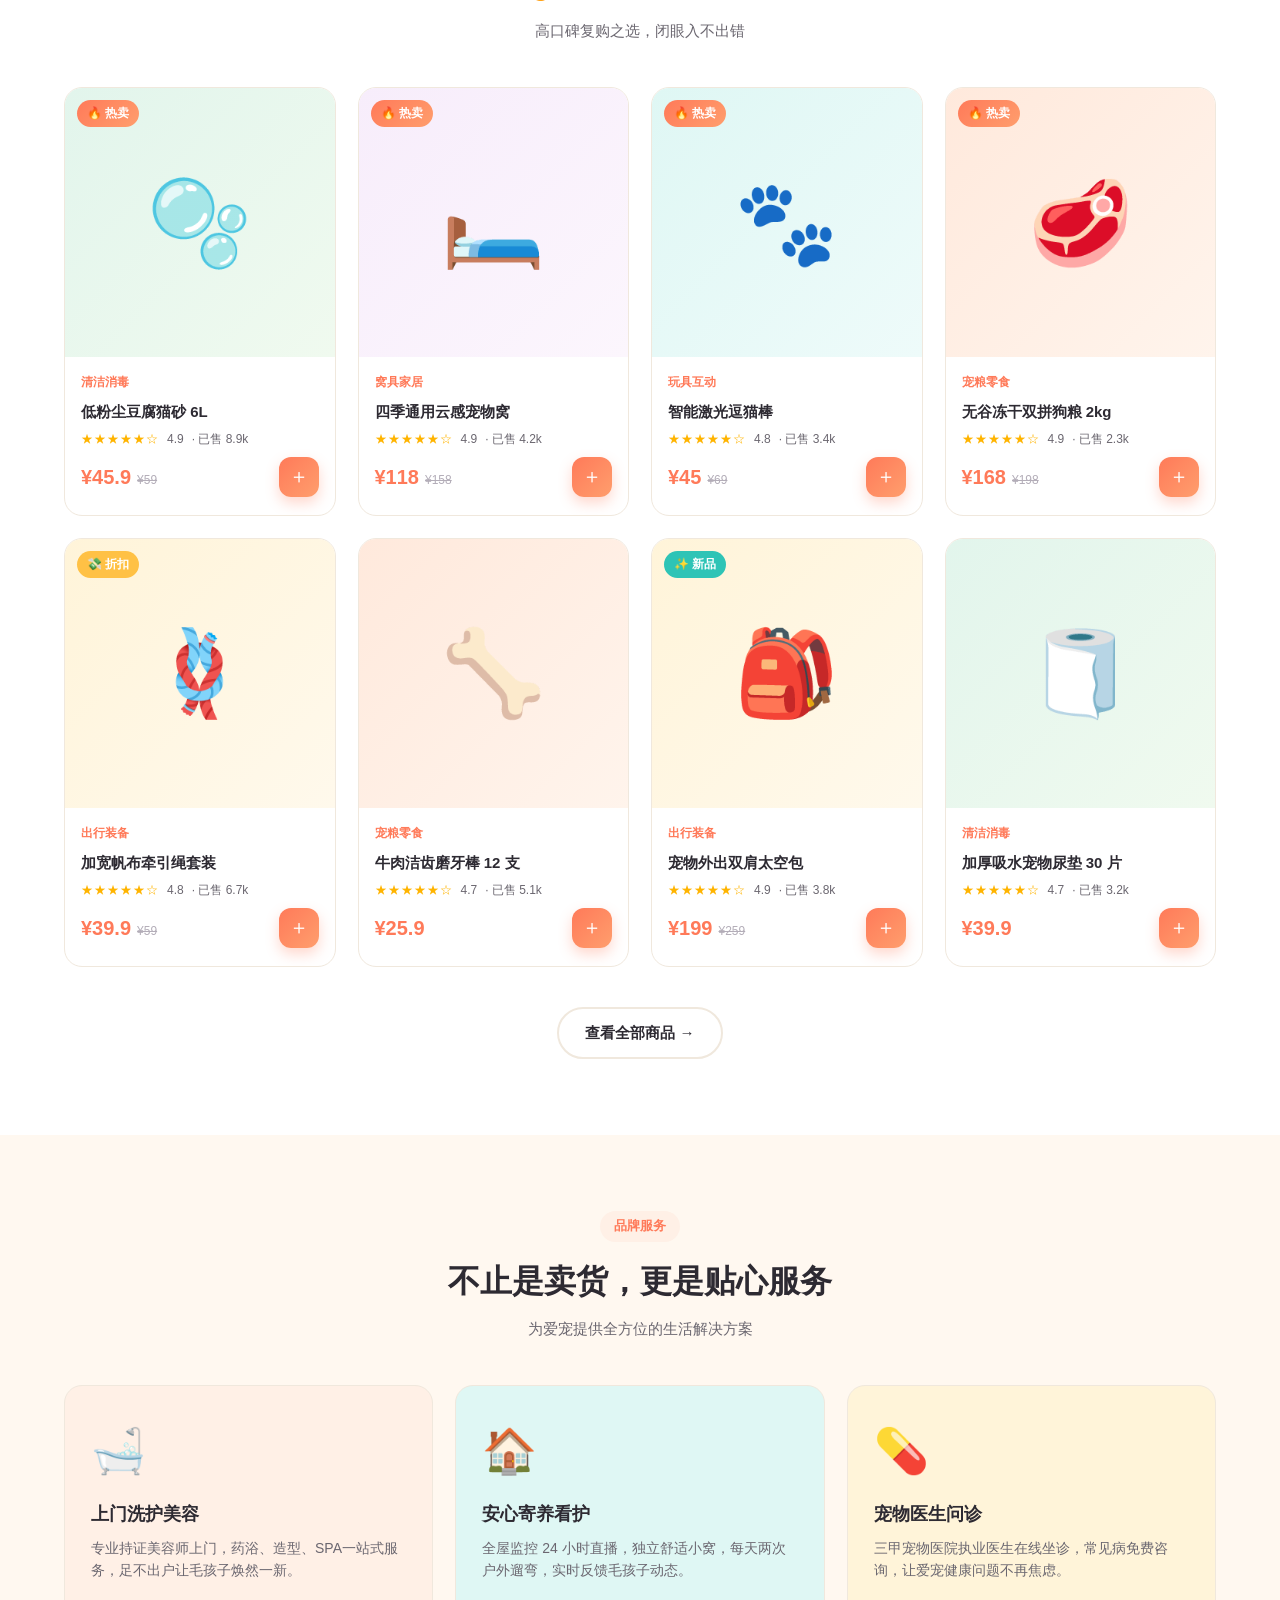
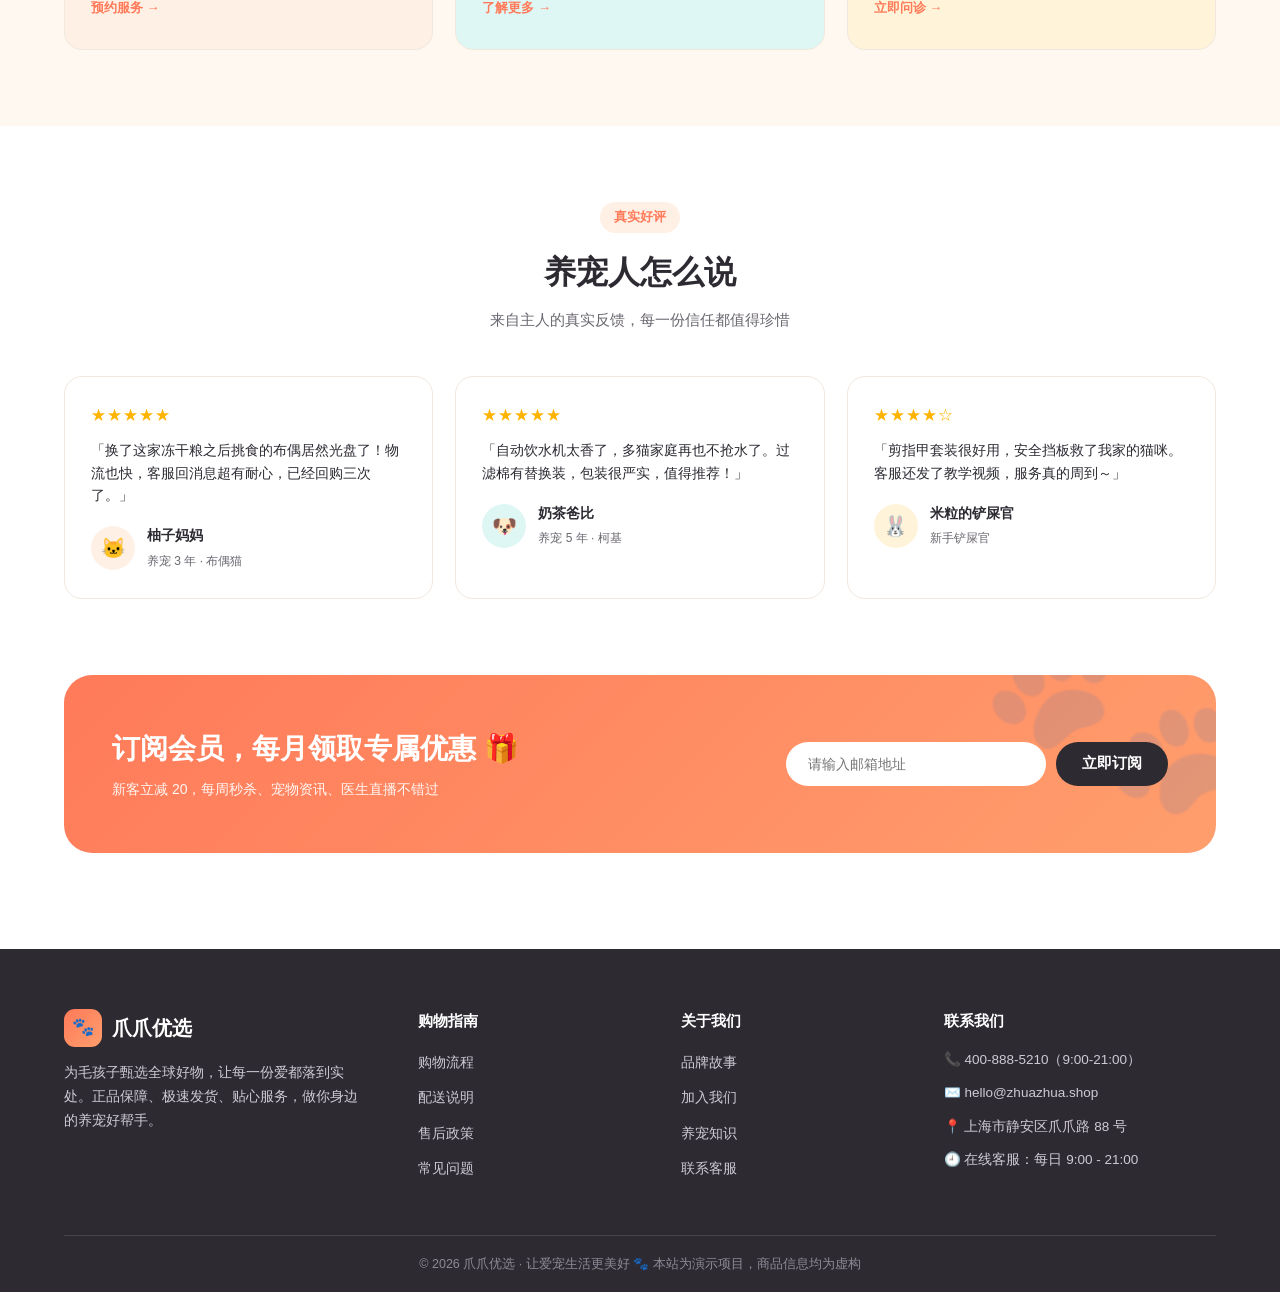
==== commit e96d8e2f: "feat: 更新首页 hero slogan 文案" ====
--- a/index.html
+++ b/index.html
@@ -46,7 +46,7 @@
     <div class="wrap hero-inner">
       <div>
         <h1>让每一只毛孩子<br>都值得被<span class="hl">温柔以待</span></h1>
-        <p class="sub">5000+ 养宠人信赖的宠物优选平台。精选全球优质宠粮、玩具与健康好物，从舌尖到窝里，给你最好的爱与陪伴。</p>
+<p class="sub">5000+ 养宠人共同信赖的选择。甄选全球好物，从吃到玩、从洗到睡，把最好的爱都留给毛孩子。</p>
         <div class="hero-cta">
           <a href="products.html" class="btn btn-primary">立即选购 🛍️</a>
           <a href="#categories" class="btn btn-ghost">浏览分类</a>
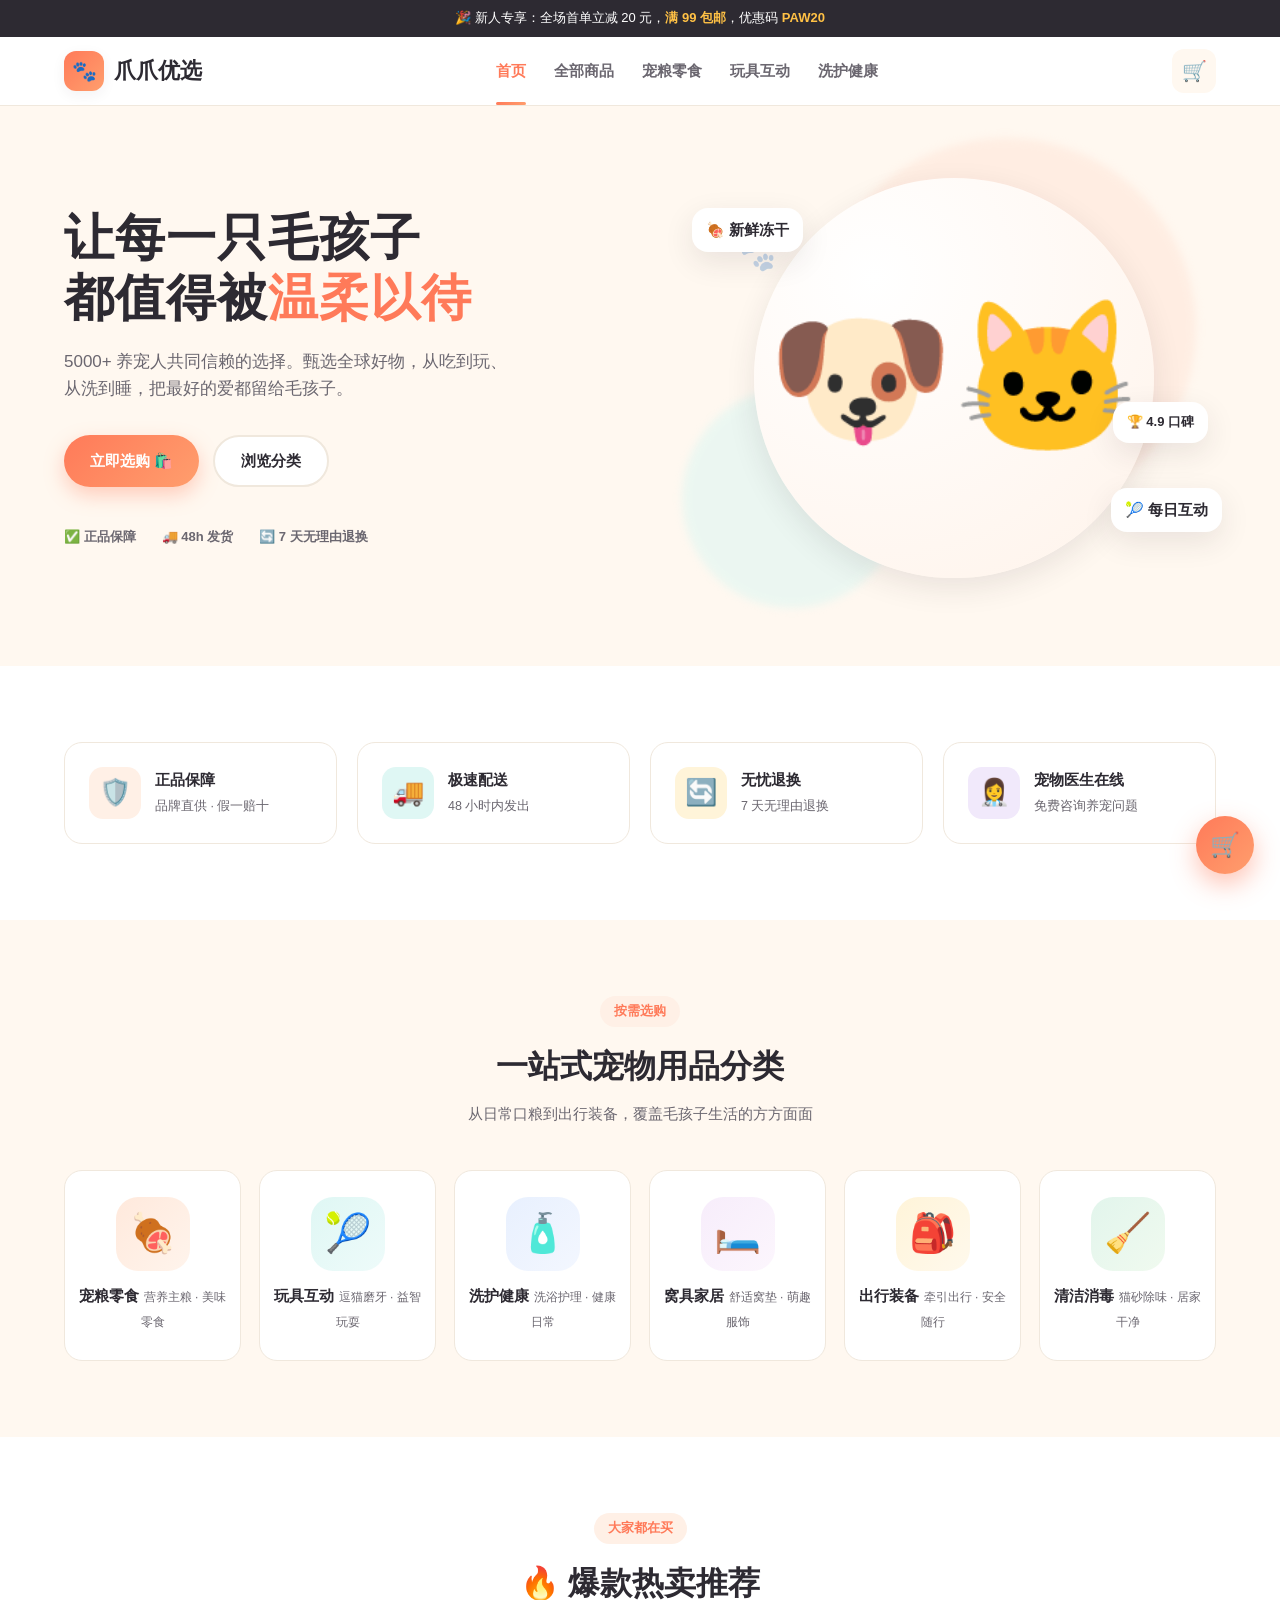
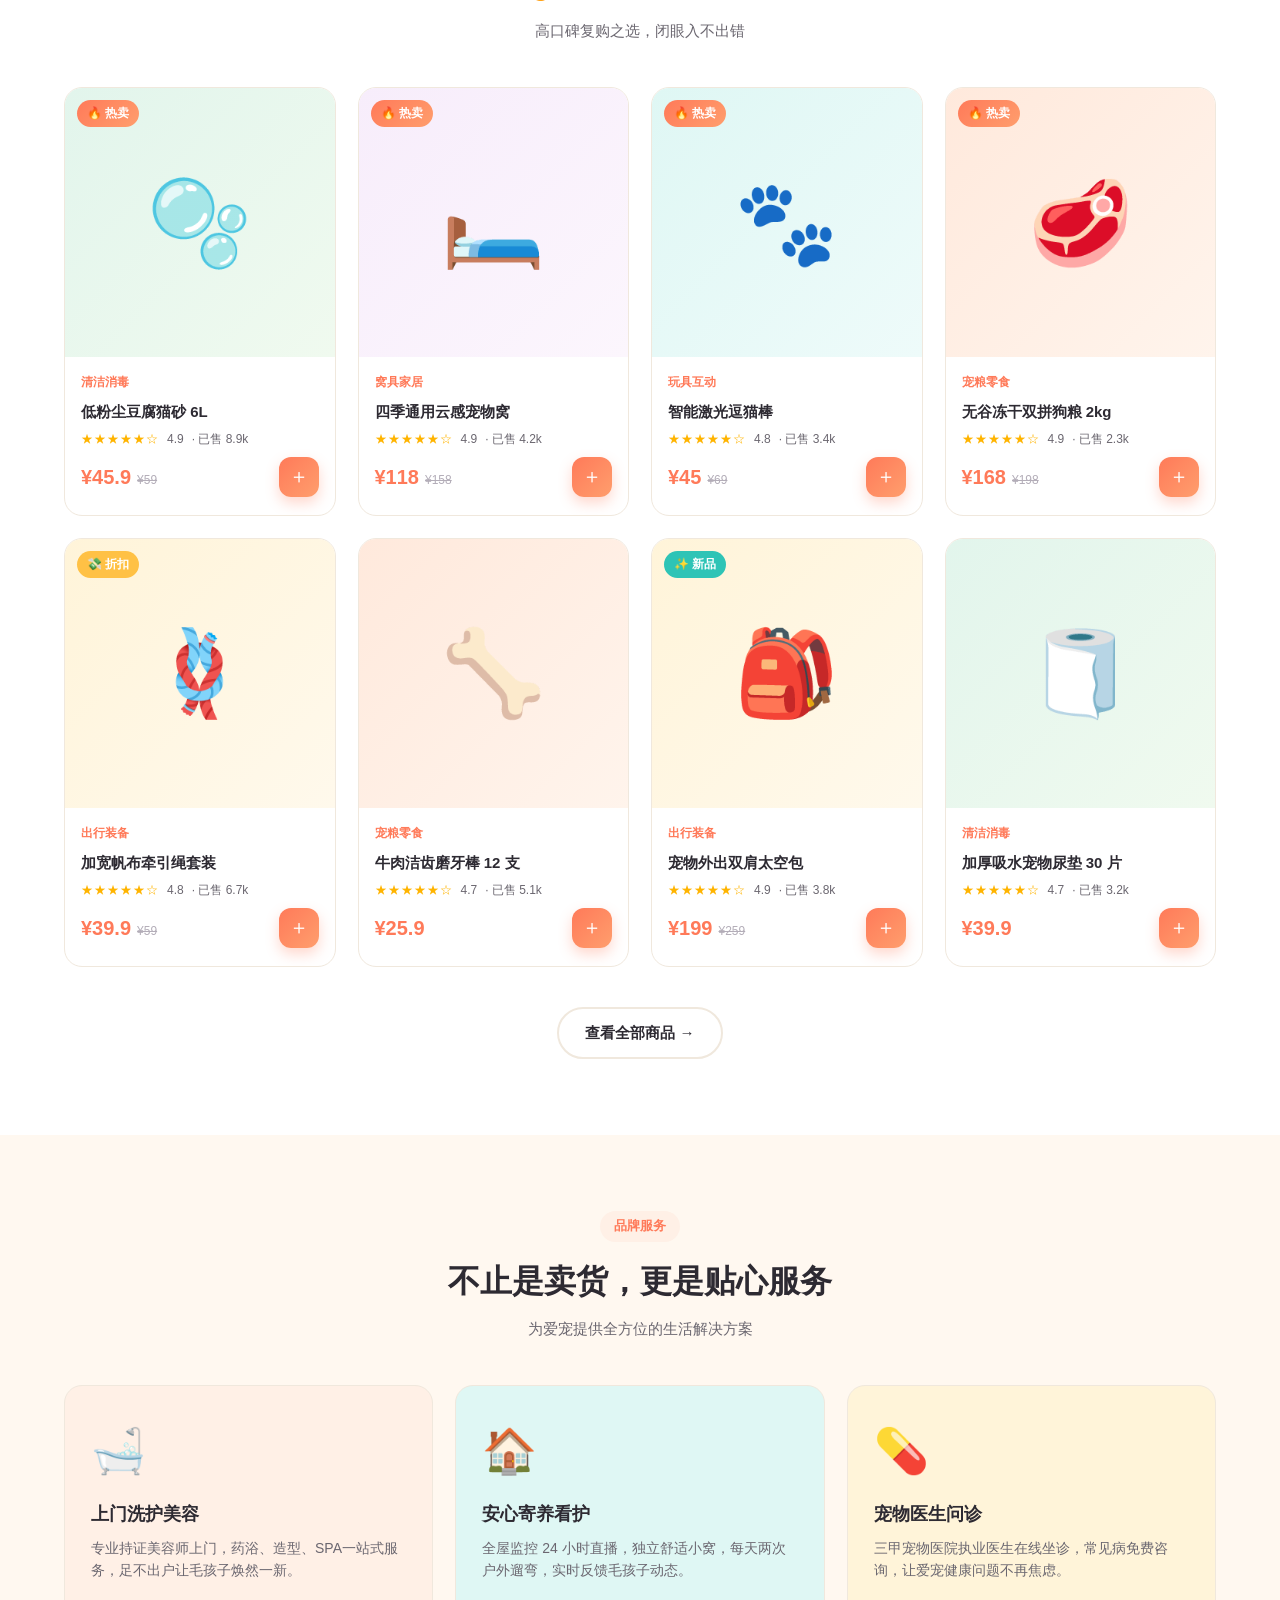
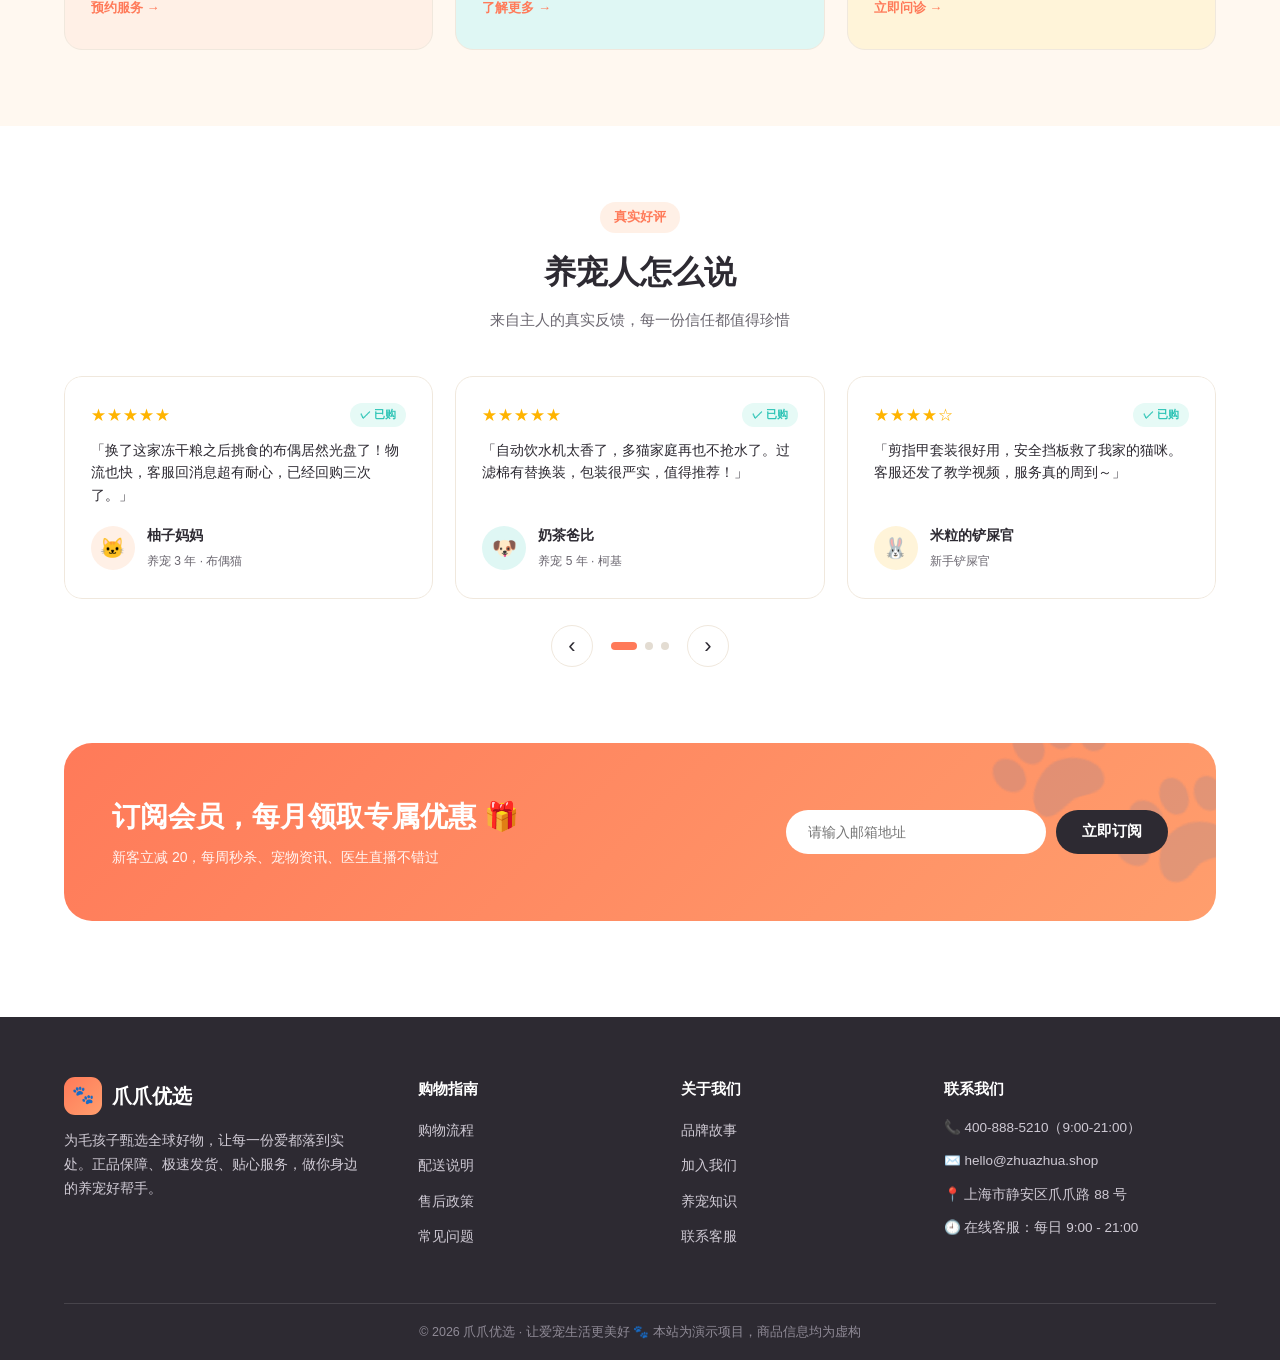
==== commit 0a96d8b0: "feat: 客户评价扩充为9条并增加动画轮播" ====
--- a/index.html
+++ b/index.html
@@ -134,21 +134,60 @@
         <h2>养宠人怎么说</h2>
         <p>来自主人的真实反馈，每一份信任都值得珍惜</p>
       </div>
-      <div class="testis">
-        <div class="testi">
-          <div class="stars">★★★★★</div>
-          <p>「换了这家冻干粮之后挑食的布偶居然光盘了！物流也快，客服回消息超有耐心，已经回购三次了。」</p>
-          <div class="who"><div class="avatar f-orange" style="background:#fff0e6">🐱</div><div><b>柚子妈妈</b><span>养宠 3 年 · 布偶猫</span></div></div>
-        </div>
-        <div class="testi">
-          <div class="stars">★★★★★</div>
-          <p>「自动饮水机太香了，多猫家庭再也不抢水了。过滤棉有替换装，包装很严实，值得推荐！」</p>
-          <div class="who"><div class="avatar f-teal" style="background:#dff7f4">🐶</div><div><b>奶茶爸比</b><span>养宠 5 年 · 柯基</span></div></div>
-        </div>
-        <div class="testi">
-          <div class="stars">★★★★☆</div>
-          <p>「剪指甲套装很好用，安全挡板救了我家的猫咪。客服还发了教学视频，服务真的周到～」</p>
-          <div class="who"><div class="avatar f-yellow" style="background:#fff4d9">🐰</div><div><b>米粒的铲屎官</b><span>新手铲屎官</span></div></div>
+      <div class="testi-carousel" id="testiCarousel">
+        <div class="testi-viewport">
+          <div class="testi-track">
+            <div class="testi">
+              <div class="testi-top"><div class="stars">★★★★★</div><span class="verified">✓ 已购</span></div>
+              <p>「换了这家冻干粮之后挑食的布偶居然光盘了！物流也快，客服回消息超有耐心，已经回购三次了。」</p>
+              <div class="who"><div class="avatar f-orange" style="background:#fff0e6">🐱</div><div><b>柚子妈妈</b><span>养宠 3 年 · 布偶猫</span></div></div>
+            </div>
+            <div class="testi">
+              <div class="testi-top"><div class="stars">★★★★★</div><span class="verified">✓ 已购</span></div>
+              <p>「自动饮水机太香了，多猫家庭再也不抢水了。过滤棉有替换装，包装很严实，值得推荐！」</p>
+              <div class="who"><div class="avatar f-teal" style="background:#dff7f4">🐶</div><div><b>奶茶爸比</b><span>养宠 5 年 · 柯基</span></div></div>
+            </div>
+            <div class="testi">
+              <div class="testi-top"><div class="stars">★★★★☆</div><span class="verified">✓ 已购</span></div>
+              <p>「剪指甲套装很好用，安全挡板救了我家的猫咪。客服还发了教学视频，服务真的周到～」</p>
+              <div class="who"><div class="avatar f-yellow" style="background:#fff4d9">🐰</div><div><b>米粒的铲屎官</b><span>新手铲屎官</span></div></div>
+            </div>
+            <div class="testi">
+              <div class="testi-top"><div class="stars">★★★★★</div><span class="verified">✓ 已购</span></div>
+              <p>「16kg 大规格犬粮收到超乎预期，颗粒大小刚好、不油不咸，挑食的金毛每顿都光盘，掉毛也少了，回购已经安排上！」</p>
+              <div class="who"><div class="avatar f-pink" style="background:#ffe9f2">🐶</div><div><b>汤圆妈咪</b><span>养宠 4 年 · 金毛</span></div></div>
+            </div>
+            <div class="testi">
+              <div class="testi-top"><div class="stars">★★★★★</div><span class="verified">✓ 已购</span></div>
+              <p>「豆腐猫砂除臭真的顶，结团快还不粘底，一袋能用半个月。铲屎体验直接升级，准备再囤一箱！」</p>
+              <div class="who"><div class="avatar f-blue" style="background:#e8f1ff">🐱</div><div><b>布丁老爸</b><span>养宠 2 年 · 英短</span></div></div>
+            </div>
+            <div class="testi">
+              <div class="testi-top"><div class="stars">★★★★★</div><span class="verified">✓ 已购</span></div>
+              <p>「氨基酸沐浴露香味高级又不刺激，洗完整个毛孩子蓬松软糯，现在一闻到瓶子的味道就乖乖蹲下等洗澡了。」</p>
+              <div class="who"><div class="avatar f-teal" style="background:#e6faf6">🐶</div><div><b>雪球姐姐</b><span>养宠 6 年 · 博美</span></div></div>
+            </div>
+            <div class="testi">
+              <div class="testi-top"><div class="stars">★★★★☆</div><span class="verified">✓ 已购</span></div>
+              <p>「耐咬绳结玩具超结实，拆家小能手终于遇到了对手，终于不用每天换一只新拖鞋了！扣一星是希望配色再多一点～」</p>
+              <div class="who"><div class="avatar f-yellow" style="background:#fff7e0">🐶</div><div><b>黑豆哥哥</b><span>养宠 1 年 · 雪纳瑞</span></div></div>
+            </div>
+            <div class="testi">
+              <div class="testi-top"><div class="stars">★★★★★</div><span class="verified">✓ 已购</span></div>
+              <p>「太空舱宠物包设计太贴心了，透气不闷还有垫子，带仓鼠出门散步回头率超高，朋友都来问链接。」</p>
+              <div class="who"><div class="avatar f-orange" style="background:#fff2e4">🐹</div><div><b>瓜子妈妈</b><span>养宠 3 年 · 仓鼠</span></div></div>
+            </div>
+            <div class="testi">
+              <div class="testi-top"><div class="stars">★★★★★</div><span class="verified">✓ 已购</span></div>
+              <p>「在线问诊太方便了，半夜毛孩子呕吐吓得不行，医生几分钟就回复，耐心指导到好转，安心又省钱。」</p>
+              <div class="who"><div class="avatar f-pink" style="background:#fff0f9">🐈</div><div><b>年糕铲屎官</b><span>养宠 5 年 · 中华田园猫</span></div></div>
+            </div>
+          </div>
+        </div>
+        <div class="testi-nav">
+          <button class="testi-btn prev" aria-label="上一条评价">‹</button>
+          <div class="testi-dots" role="tablist" aria-label="评价分页"></div>
+          <button class="testi-btn next" aria-label="下一条评价">›</button>
         </div>
       </div>
     </div>
--- a/css/style.css
+++ b/css/style.css
@@ -286,20 +286,60 @@
 }
 
 /* ========== 用户评价 ========== */
-.testis { display: grid; grid-template-columns: repeat(3, 1fr); gap: 22px; }
+.testi-carousel { position: relative; }
+.testi-viewport { overflow: hidden; border-radius: var(--radius); }
+.testi-track {
+  display: flex;
+  gap: var(--testi-gap, 22px);
+  will-change: transform;
+}
 .testi {
   background: #fff; border: 1px solid var(--line); border-radius: var(--radius);
   padding: 26px;
-}
+  flex: 0 0 var(--testi-card, calc((100% - 44px) / 3));
+  max-width: 100%;
+  display: flex;
+  flex-direction: column;
+}
+.testi-top { display: flex; align-items: center; justify-content: space-between; gap: 10px; }
 .testi .stars { font-size: 15px; }
 .testi p { font-size: 14px; color: var(--ink); margin: 12px 0 18px; }
-.testi .who { display: flex; align-items: center; gap: 12px; }
+.testi .verified {
+  font-size: 11px; font-weight: 700; color: var(--secondary);
+  background: #e6faf6; border-radius: 999px; padding: 3px 10px;
+  white-space: nowrap;
+}
+.testi .who { display: flex; align-items: center; gap: 12px; margin-top: auto; }
 .testi .avatar {
   width: 44px; height: 44px; border-radius: 50%;
   display: grid; place-items: center; font-size: 20px;
 }
 .testi b { font-size: 14px; display: block; }
 .testi span { font-size: 12px; color: var(--ink-soft); }
+
+.testi-nav { display: flex; align-items: center; justify-content: center; gap: 18px; margin-top: 26px; }
+.testi-btn {
+  width: 42px; height: 42px; border-radius: 50%;
+  border: 1px solid var(--line); background: #fff;
+  font-size: 22px; line-height: 1; color: var(--ink);
+  display: grid; place-items: center;
+  transition: transform .15s, box-shadow .2s, background .2s, color .2s;
+}
+.testi-btn:hover { background: var(--grad); color: #fff; border-color: transparent; transform: translateY(-2px); box-shadow: 0 8px 20px rgba(255, 122, 89, .35); }
+.testi-btn:active { transform: scale(.94); }
+.testi-dots { display: flex; gap: 8px; }
+.testi-dots button {
+  width: 8px; height: 8px; border-radius: 999px;
+  background: #e3dcd2; padding: 0;
+  transition: width .3s, background .3s;
+}
+.testi-dots button.active { width: 26px; background: var(--primary); }
+.testi-carousel .testi:hover {
+  border-color: #f7cdbf;
+  box-shadow: var(--shadow-md);
+}
+.testi-carousel .testi { transition: box-shadow .2s, border-color .2s, transform .2s; }
+.testi-carousel .testi:hover { transform: translateY(-4px); }
 
 /* ========== CTA / 订阅 ========== */
 .cta-band {
@@ -494,7 +534,8 @@
   .grid { grid-template-columns: repeat(2, 1fr); gap: 14px; }
   .cats { grid-template-columns: repeat(2, 1fr); }
   .features { grid-template-columns: 1fr; }
-  .services, .testis { grid-template-columns: 1fr; }
+  .services { grid-template-columns: 1fr; }
+  .testi { padding: 22px; }
   .card .thumb { font-size: 64px; }
   .hero h1 { font-size: 32px; }
   .section { padding: 56px 0; }
